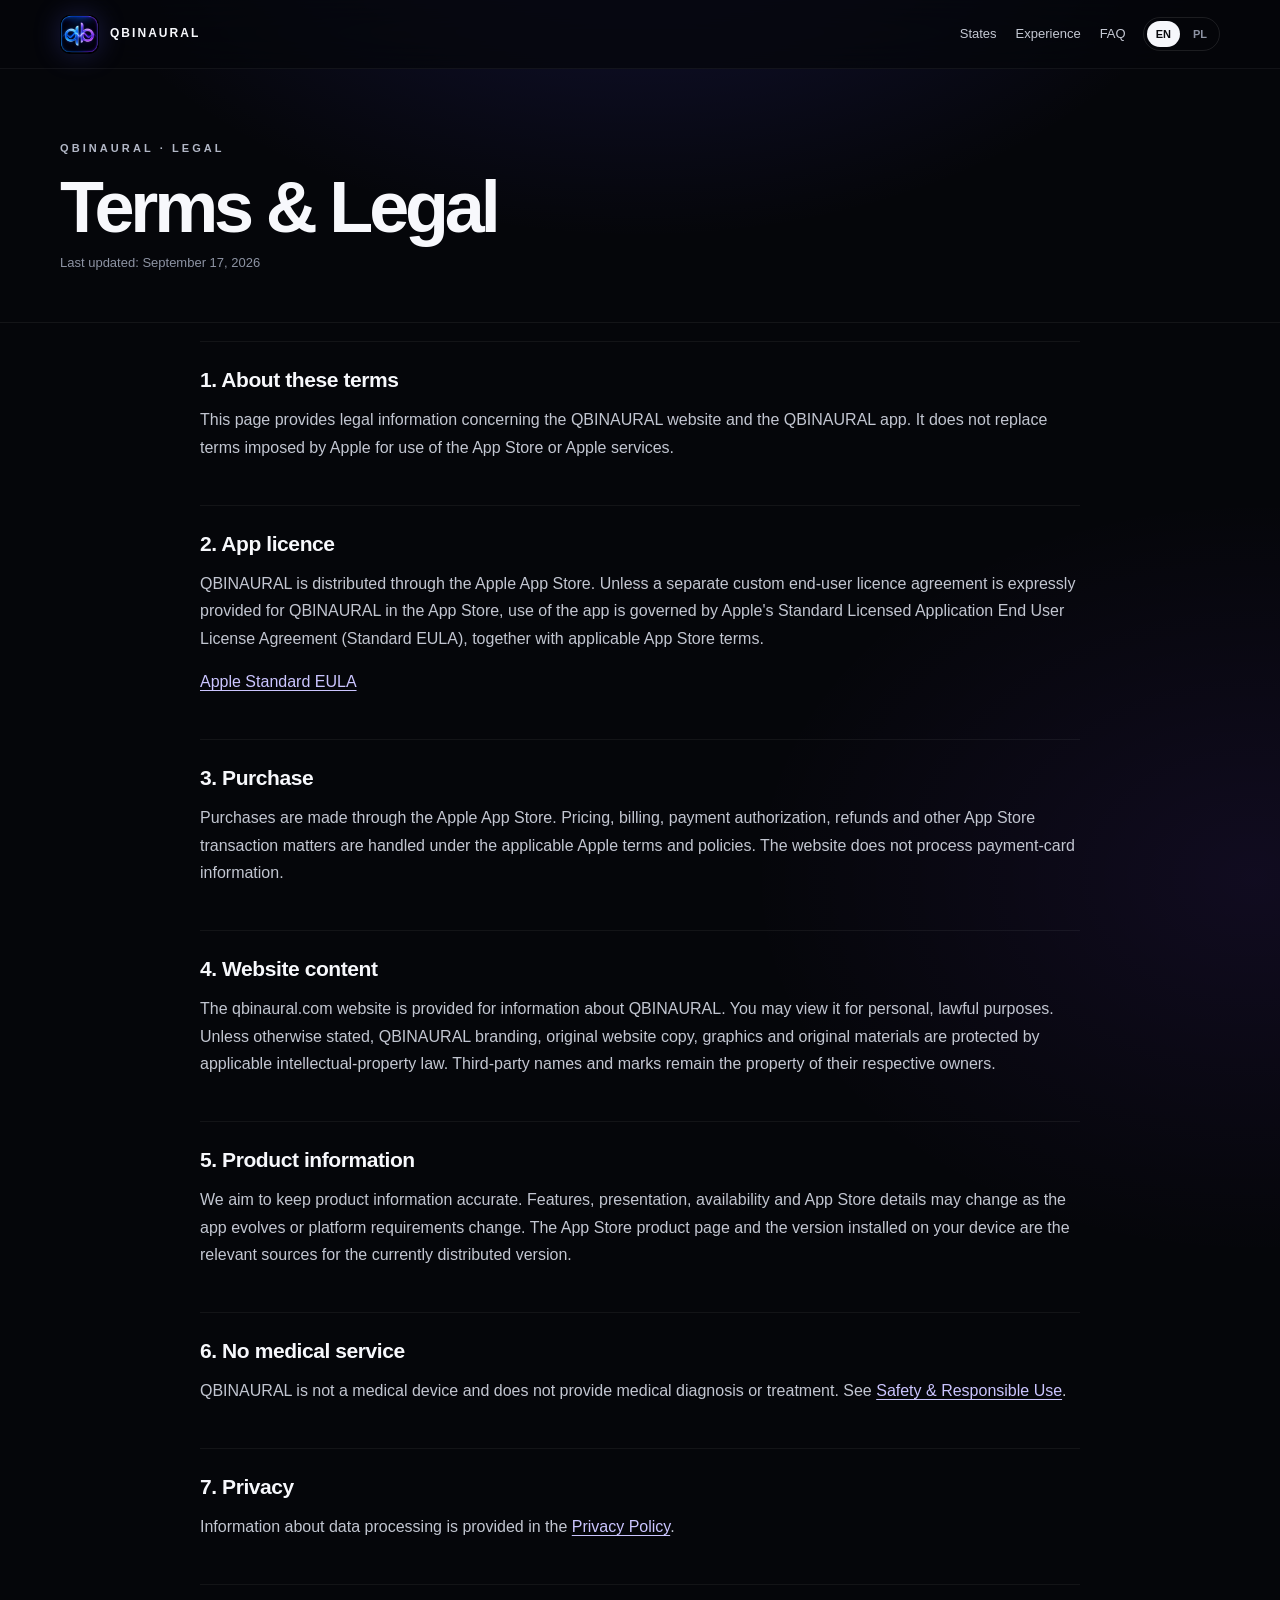
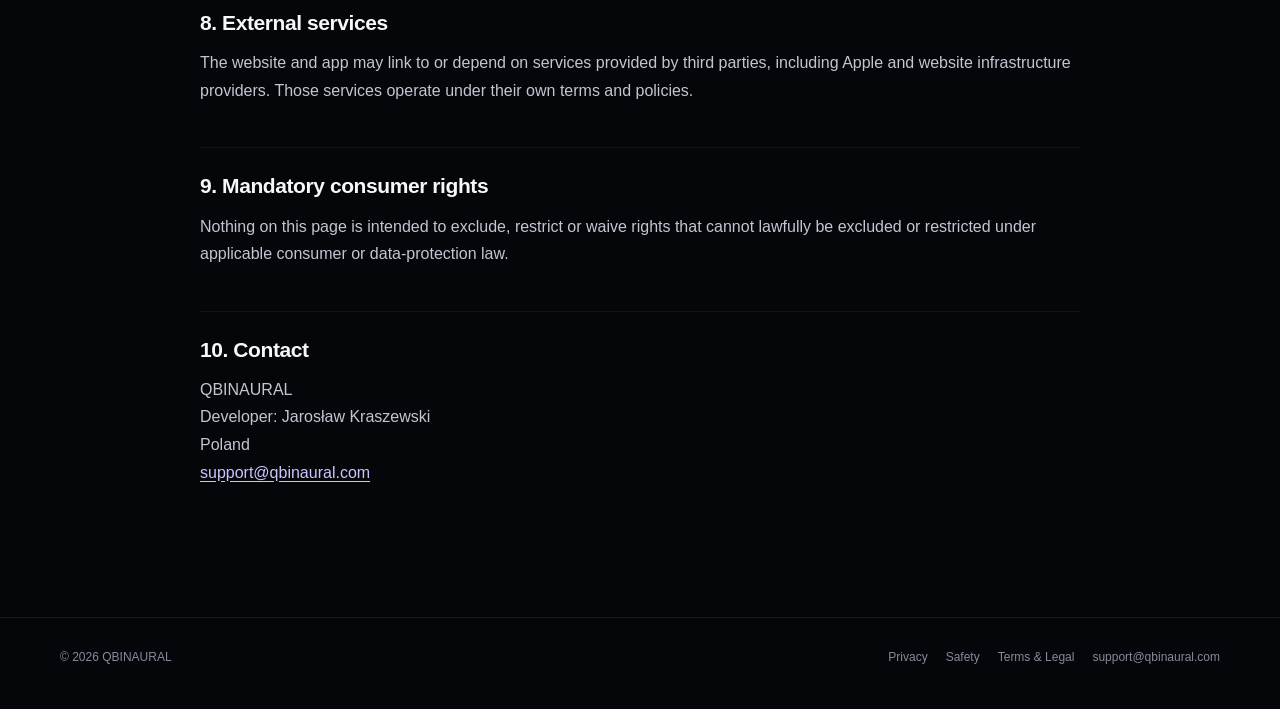
==== legal/index.html @ c1fbfa5a "Publish QUBINAURAL website final v2" ====
<!doctype html><html lang="en" data-language="en"><head>
<meta charset="utf-8"><meta name="viewport" content="width=device-width,initial-scale=1">
<meta name="theme-color" content="#05060a"><meta name="color-scheme" content="dark">
<title>QBINAURAL — Terms &amp; Legal</title><meta name="description" content="Terms and legal information for the QBINAURAL website and app.">
<link rel="canonical" href="https://qbinaural.com/legal/"><link rel="icon" type="image/png" href="/assets/qbinaural-icon.png"><link rel="apple-touch-icon" href="/assets/qbinaural-icon.png">
<meta property="og:type" content="website"><meta property="og:title" content="QBINAURAL — Terms &amp; Legal"><meta property="og:description" content="Terms and legal information for the QBINAURAL website and app."><meta property="og:url" content="https://qbinaural.com/legal/"><meta property="og:image" content="https://qbinaural.com/assets/qbinaural-og-1200x630.png">
<meta name="twitter:card" content="summary"><link rel="stylesheet" href="/assets/site.css"></head><body><nav><div class="wrap nav"><a class="brand" href="/"><img src="/assets/qbinaural-icon.png" alt="QBINAURAL"><span>QBINAURAL</span></a><div class="navright"><div class="navlinks"><a href="/#states"><span data-lang="en">States</span><span data-lang="pl">Stany</span></a><a href="/#experience"><span data-lang="en">Experience</span><span data-lang="pl">Doświadczenie</span></a><a href="/#faq">FAQ</a></div><div class="langs"><button class="lang" data-set="en">EN</button><button class="lang" data-set="pl">PL</button></div></div></div></nav>
<div class="legalhero"><div class="wrap"><div class="kicker">QBINAURAL · LEGAL</div><div data-lang="en"><h1>Terms & Legal</h1><div class="meta">Last updated: September 17, 2026</div></div><div data-lang="pl"><h1>Warunki i informacje prawne</h1><div class="meta">Ostatnia aktualizacja: 17 września 2026 r.</div></div></div></div>
<div class="wrap legal">
<div data-lang="en">
<section><h2>1. About these terms</h2><p>This page provides legal information concerning the QBINAURAL website and the QBINAURAL app. It does not replace terms imposed by Apple for use of the App Store or Apple services.</p></section>
<section><h2>2. App licence</h2><p>QBINAURAL is distributed through the Apple App Store. Unless a separate custom end-user licence agreement is expressly provided for QBINAURAL in the App Store, use of the app is governed by Apple's Standard Licensed Application End User License Agreement (Standard EULA), together with applicable App Store terms.</p><p><a href="https://www.apple.com/legal/internet-services/itunes/dev/stdeula/" rel="noopener">Apple Standard EULA</a></p></section>
<section><h2>3. Purchase</h2><p>Purchases are made through the Apple App Store. Pricing, billing, payment authorization, refunds and other App Store transaction matters are handled under the applicable Apple terms and policies. The website does not process payment-card information.</p></section>
<section><h2>4. Website content</h2><p>The qbinaural.com website is provided for information about QBINAURAL. You may view it for personal, lawful purposes. Unless otherwise stated, QBINAURAL branding, original website copy, graphics and original materials are protected by applicable intellectual-property law. Third-party names and marks remain the property of their respective owners.</p></section>
<section><h2>5. Product information</h2><p>We aim to keep product information accurate. Features, presentation, availability and App Store details may change as the app evolves or platform requirements change. The App Store product page and the version installed on your device are the relevant sources for the currently distributed version.</p></section>
<section><h2>6. No medical service</h2><p>QBINAURAL is not a medical device and does not provide medical diagnosis or treatment. See <a href="/safety/">Safety & Responsible Use</a>.</p></section>
<section><h2>7. Privacy</h2><p>Information about data processing is provided in the <a href="/privacy/">Privacy Policy</a>.</p></section>
<section><h2>8. External services</h2><p>The website and app may link to or depend on services provided by third parties, including Apple and website infrastructure providers. Those services operate under their own terms and policies.</p></section>
<section><h2>9. Mandatory consumer rights</h2><p>Nothing on this page is intended to exclude, restrict or waive rights that cannot lawfully be excluded or restricted under applicable consumer or data-protection law.</p></section>
<section><h2>10. Contact</h2><p>QBINAURAL<br>Developer: Jarosław Kraszewski<br>Poland<br><a href="mailto:support@qbinaural.com">support@qbinaural.com</a></p></section>
</div>
<div data-lang="pl">
<section><h2>1. O tych warunkach</h2><p>Ta strona zawiera informacje prawne dotyczące serwisu QBINAURAL i aplikacji QBINAURAL. Nie zastępuje warunków Apple dotyczących korzystania z App Store ani usług Apple.</p></section>
<section><h2>2. Licencja aplikacji</h2><p>QBINAURAL jest dystrybuowany przez Apple App Store. Jeżeli w App Store nie zostanie wyraźnie udostępniona odrębna niestandardowa umowa licencyjna dla QBINAURAL, korzystanie z aplikacji podlega standardowej umowie licencyjnej Apple dla aplikacji (Standard EULA) oraz właściwym warunkom App Store.</p><p><a href="https://www.apple.com/legal/internet-services/itunes/dev/stdeula/" rel="noopener">Apple Standard EULA</a></p></section>
<section><h2>3. Zakup</h2><p>Zakup odbywa się za pośrednictwem Apple App Store. Cena, rozliczenie, autoryzacja płatności, zwroty oraz pozostałe kwestie transakcyjne App Store podlegają właściwym warunkom i zasadom Apple. Strona internetowa nie przetwarza danych kart płatniczych.</p></section>
<section><h2>4. Treści strony</h2><p>Serwis qbinaural.com służy do przekazywania informacji o QBINAURAL. Można z niego korzystać w celach osobistych i zgodnych z prawem. O ile nie wskazano inaczej, branding QBINAURAL, oryginalne teksty strony, grafiki i materiały są chronione przez właściwe przepisy dotyczące własności intelektualnej. Nazwy i oznaczenia podmiotów trzecich pozostają własnością ich odpowiednich właścicieli.</p></section>
<section><h2>5. Informacje o produkcie</h2><p>Dążymy do utrzymywania aktualnych informacji o produkcie. Funkcje, wygląd, dostępność i informacje App Store mogą zmieniać się wraz z rozwojem aplikacji lub wymaganiami platformy. Strona produktu w App Store oraz wersja zainstalowana na urządzeniu są właściwym źródłem informacji o aktualnie dystrybuowanej wersji.</p></section>
<section><h2>6. Brak świadczeń medycznych</h2><p>QBINAURAL nie jest wyrobem medycznym i nie zapewnia diagnozy ani leczenia medycznego. Zobacz <a href="/safety/">Bezpieczeństwo i odpowiedzialne korzystanie</a>.</p></section>
<section><h2>7. Prywatność</h2><p>Informacje dotyczące przetwarzania danych znajdują się w <a href="/privacy/">Polityce prywatności</a>.</p></section>
<section><h2>8. Usługi zewnętrzne</h2><p>Strona i aplikacja mogą zawierać odnośniki do usług podmiotów trzecich lub zależeć od takich usług, w tym Apple i dostawców infrastruktury strony. Usługi te działają na podstawie własnych warunków i zasad.</p></section>
<section><h2>9. Bezwzględnie obowiązujące prawa konsumenta</h2><p>Żadne postanowienie tej strony nie ma na celu wyłączenia, ograniczenia ani zrzeczenia się praw, których zgodnie z obowiązującymi przepisami prawa konsumenckiego lub ochrony danych nie można skutecznie wyłączyć ani ograniczyć.</p></section>
<section><h2>10. Kontakt</h2><p>QBINAURAL<br>Developer: Jarosław Kraszewski<br>Poland<br><a href="mailto:support@qbinaural.com">support@qbinaural.com</a></p></section>
</div></div><footer><div class="wrap foot"><div>© 2026 QBINAURAL</div><div class="links"><a href="/privacy/"><span data-lang="en">Privacy</span><span data-lang="pl">Prywatność</span></a><a href="/safety/"><span data-lang="en">Safety</span><span data-lang="pl">Bezpieczeństwo</span></a><a href="/legal/"><span data-lang="en">Terms & Legal</span><span data-lang="pl">Warunki i informacje prawne</span></a><a href="mailto:support@qbinaural.com">support@qbinaural.com</a></div></div></footer><script src="/assets/site.js"></script></body></html>
---- assets/site.css ----
:root{--bg:#05060a;--text:#f7f8fc;--muted:#a8adbb;--line:rgba(255,255,255,.095);--glass:rgba(255,255,255,.042);--violet:#9d86ff;--blue:#6da9ff;--max:1160px}
*{box-sizing:border-box}html{scroll-behavior:smooth}body{margin:0;background:radial-gradient(950px 650px at 50% -8%,rgba(83,77,255,.22),transparent 65%),radial-gradient(720px 540px at 98% 38%,rgba(135,67,255,.09),transparent 70%),#05060a;color:var(--text);font-family:-apple-system,BlinkMacSystemFont,"SF Pro Display","Segoe UI",sans-serif;-webkit-font-smoothing:antialiased;line-height:1.6}a{color:inherit;text-decoration:none}.wrap{width:min(var(--max),calc(100% - 40px));margin:auto}
nav{position:fixed;z-index:40;inset:0 0 auto;background:rgba(5,6,10,.72);backdrop-filter:blur(22px);-webkit-backdrop-filter:blur(22px);border-bottom:1px solid rgba(255,255,255,.055)}.nav{height:68px;display:flex;align-items:center;justify-content:space-between;gap:18px}.brand{display:flex;align-items:center;gap:11px;font-size:12px;font-weight:780;letter-spacing:.17em}.brand img{width:39px;height:39px;border-radius:10px;box-shadow:0 0 28px rgba(101,101,255,.24)}.navright,.navlinks,.langs{display:flex;align-items:center}.navright{gap:17px}.navlinks{gap:19px;color:#c4c8d3;font-size:13px}.navlinks a:hover{color:#fff}.langs{gap:4px;padding:3px;border:1px solid var(--line);border-radius:999px}.lang{border:0;background:transparent;color:#8d93a3;font-weight:800;font-size:11px;padding:7px 9px;border-radius:999px;cursor:pointer}.lang.on{background:#f6f7fb;color:#08090d}
[data-lang]{display:none}html[data-language=en] [data-lang=en],html[data-language=pl] [data-lang=pl]{display:block}span[data-lang]{display:none!important}html[data-language=en] span[data-lang=en],html[data-language=pl] span[data-lang=pl]{display:inline!important}
.hero{min-height:100svh;display:grid;place-items:center;text-align:center;padding:120px 0 78px}.kicker{font-size:11px;font-weight:780;letter-spacing:.28em;color:#b2b7c6;text-transform:uppercase}h1{font-size:clamp(50px,8.2vw,96px);line-height:.94;letter-spacing:-.058em;margin:24px 0}h2{font-size:clamp(35px,5vw,62px);line-height:1.02;letter-spacing:-.045em;margin:14px 0 22px}h3{font-size:19px;letter-spacing:-.02em;margin:0 0 10px}.lead{max-width:790px;margin:auto;color:#d5d8e1;font-size:clamp(19px,2.3vw,27px);line-height:1.45}.copy{max-width:720px;color:#b9becb;font-size:18px;line-height:1.72}.states{display:flex;justify-content:center;gap:8px;flex-wrap:wrap;margin:34px auto 0}.pill,.badge{border:1px solid var(--line);background:var(--glass);border-radius:999px;padding:9px 13px;font-size:10px;font-weight:780;letter-spacing:.14em}.cta{display:inline-flex;align-items:center;justify-content:center;min-height:50px;padding:0 22px;margin-top:31px;border-radius:999px;background:#f6f7fb;color:#07080c;font-weight:820;font-size:12px;letter-spacing:.11em;box-shadow:0 10px 45px rgba(255,255,255,.08);transition:.2s}.cta:hover{transform:translateY(-2px);box-shadow:0 14px 50px rgba(150,130,255,.18)}.micro{margin-top:15px;color:#818797;font-size:11px;letter-spacing:.12em}
.wave{max-width:780px;width:100%;height:92px;margin:46px auto 0;opacity:.85}section{padding:108px 0;border-top:1px solid rgba(255,255,255,.055)}.two{display:grid;grid-template-columns:1fr 1fr;gap:66px;align-items:center}.visual{min-height:390px;border:1px solid var(--line);border-radius:28px;background:radial-gradient(400px 260px at 50% 60%,rgba(98,88,255,.20),transparent 70%),var(--glass);display:grid;place-items:center;text-align:center;padding:30px;overflow:hidden;position:relative}.visual:before,.visual:after{content:"";position:absolute;border:1px solid rgba(151,136,255,.25);border-radius:50%}.visual:before{width:250px;height:250px}.visual:after{width:360px;height:360px;opacity:.52}.visualcore{position:relative;z-index:2}.visualcore strong{font-size:clamp(25px,4vw,42px);line-height:1.05;letter-spacing:-.04em}
.steps{display:grid;grid-template-columns:repeat(3,1fr);gap:12px;margin-top:42px}.step{padding:26px;border:1px solid var(--line);border-radius:22px;background:var(--glass)}.stepnum{font-size:11px;letter-spacing:.18em;color:#9d91ff;margin-bottom:28px}.step p{color:#aeb4c3;margin:0}.cards{display:grid;grid-template-columns:repeat(5,1fr);gap:12px;margin-top:44px}.card{min-height:240px;padding:22px;border:1px solid var(--line);border-radius:22px;background:linear-gradient(rgba(255,255,255,.06),rgba(255,255,255,.025));display:flex;flex-direction:column;justify-content:flex-end;transition:.22s}.card:hover{transform:translateY(-4px);border-color:rgba(155,135,255,.34);background:linear-gradient(rgba(155,135,255,.09),rgba(255,255,255,.025))}.card b{font-size:13px;letter-spacing:.10em}.card p{color:#9fa6b7;font-size:14px;line-height:1.5;margin:10px 0 0}.features{display:grid;grid-template-columns:1fr 1fr;gap:10px}.feature{padding:17px;border:1px solid var(--line);border-radius:16px;background:var(--glass);font-size:13px;color:#dfe2ea}.privacyrow{display:flex;gap:9px;flex-wrap:wrap;justify-content:center;margin:28px 0}.center{text-align:center}.center .copy{margin-left:auto;margin-right:auto}
.faq{max-width:880px;margin:38px auto 0}.faq details{border-top:1px solid var(--line)}.faq details:last-child{border-bottom:1px solid var(--line)}.faq summary{cursor:pointer;list-style:none;padding:21px 2px;font-weight:690;font-size:16px}.faq summary::-webkit-details-marker{display:none}.faq summary:after{content:"+";float:right;color:#989eae;font-size:22px;font-weight:300}.faq details[open] summary:after{content:"–"}.answer{color:#aeb4c3;padding:0 42px 22px 2px;line-height:1.72}.final{text-align:center;padding:125px 0}.final h2{max-width:950px;margin-left:auto;margin-right:auto}
footer{border-top:1px solid rgba(255,255,255,.07);padding:30px 0 42px;color:#858b9b;font-size:12px}.foot{display:flex;justify-content:space-between;gap:18px;flex-wrap:wrap}.links{display:flex;gap:18px;flex-wrap:wrap}.links a:hover{color:#fff}
.legalhero{padding:140px 0 48px;border-bottom:1px solid rgba(255,255,255,.06)}.legalhero h1{font-size:clamp(42px,7vw,72px);margin:16px 0 12px}.meta{color:#8d93a3;font-size:13px}.legal{max-width:880px;margin:auto;padding:18px 0 88px}.legal section{padding:27px 0}.legal h2{font-size:21px;letter-spacing:-.02em;margin:0 0 12px}.legal p,.legal li{color:#c2c6d1;line-height:1.72}.legal a{text-decoration:underline;text-underline-offset:3px;color:#cbc5ff}.notice{padding:18px 20px;border:1px solid rgba(155,135,255,.24);border-radius:18px;background:rgba(155,135,255,.055);margin:22px 0}
@media(max-width:930px){.navlinks{display:none}.two{grid-template-columns:1fr}.cards{grid-template-columns:1fr 1fr}.visual{min-height:310px}.steps{grid-template-columns:1fr}}
@media(max-width:580px){.wrap{width:calc(100% - 28px)}.brand span{display:none}.hero{padding-top:100px}section{padding:78px 0}.cards,.features{grid-template-columns:1fr}.card{min-height:170px}.visual{min-height:270px}.final{padding:95px 0}.navright{gap:8px}.legalhero{padding-top:115px}}
@media(prefers-reduced-motion:reduce){html{scroll-behavior:auto}.cta,.card{transition:none}}

/* Final product presentation */
.product-grid{grid-template-columns:minmax(320px,.82fr) 1fr}
.phone-wrap{display:grid;place-items:center;min-height:720px}
.phone{position:relative;width:min(360px,82vw);aspect-ratio:9/19.5;border:1px solid rgba(255,255,255,.19);border-radius:56px;padding:9px;background:linear-gradient(145deg,#23252d,#050609 42%,#171923);box-shadow:0 35px 90px rgba(0,0,0,.55),0 0 70px rgba(103,93,255,.15)}
.phone:after{content:"";position:absolute;inset:8px;border:1px solid rgba(255,255,255,.08);border-radius:48px;pointer-events:none}
.phone img{display:block;width:100%;height:100%;object-fit:cover;border-radius:47px;background:#020309}
.phone-island{position:absolute;z-index:4;top:20px;left:50%;transform:translateX(-50%);width:30%;height:24px;border-radius:999px;background:#020204;box-shadow:0 0 0 1px rgba(255,255,255,.035)}
.cta-status{cursor:default;user-select:none}
.cta-status:hover{transform:none;box-shadow:0 10px 45px rgba(255,255,255,.08)}
@media(max-width:930px){.product-grid{grid-template-columns:1fr}.phone-wrap{min-height:auto;padding-bottom:28px}.product-showcase .product-grid>div:last-child{text-align:center}.product-showcase .copy{margin-left:auto;margin-right:auto}}
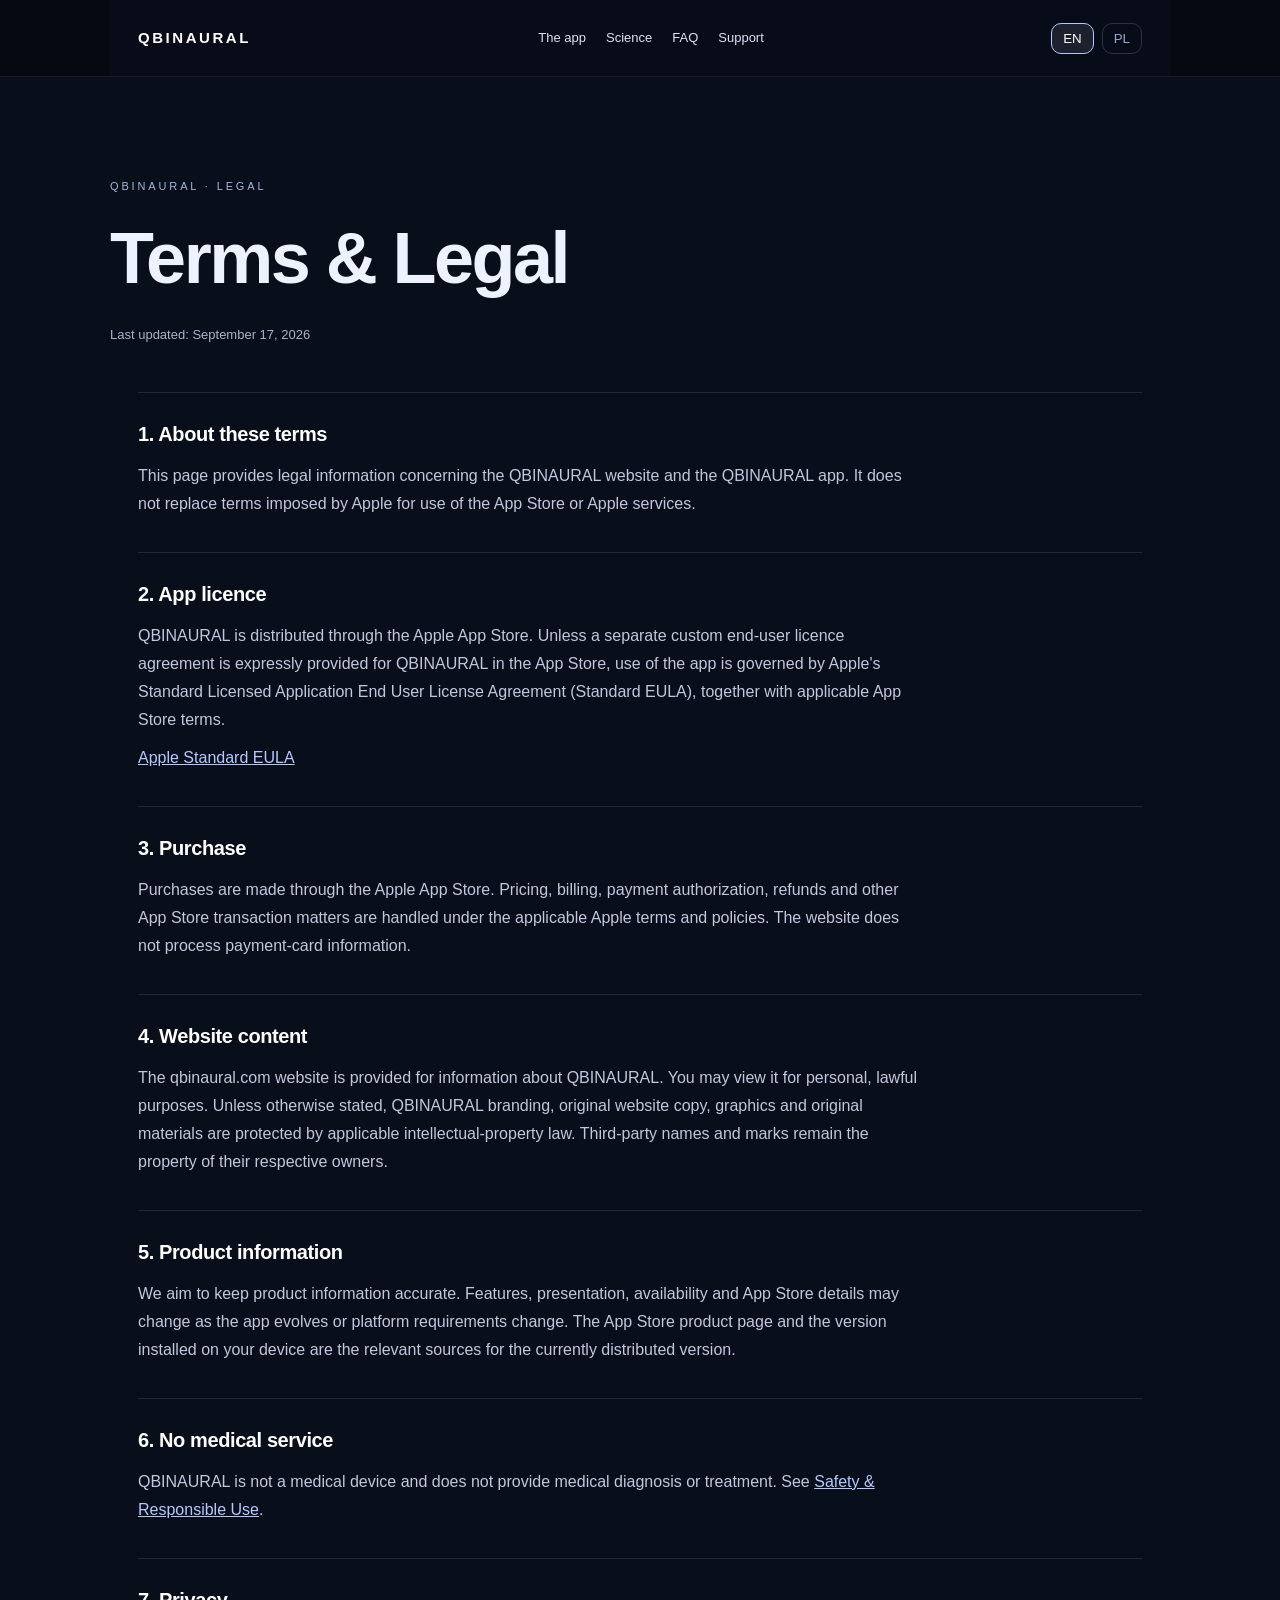
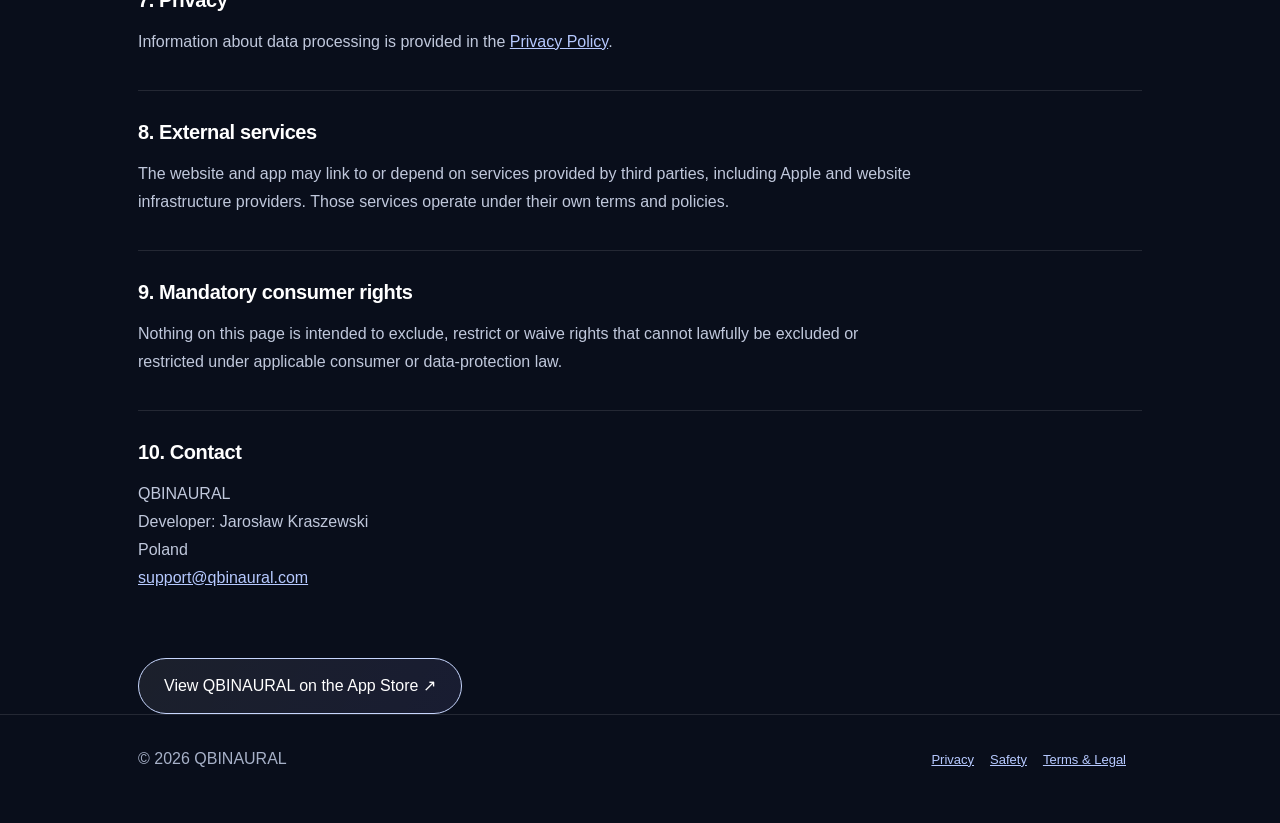
==== commit 11e1d48f: "Add files via upload" ====
--- a/legal/index.html
+++ b/legal/index.html
@@ -1,33 +1,10 @@
-<!doctype html><html lang="en" data-language="en"><head>
-<meta charset="utf-8"><meta name="viewport" content="width=device-width,initial-scale=1">
-<meta name="theme-color" content="#05060a"><meta name="color-scheme" content="dark">
-<title>QBINAURAL — Terms &amp; Legal</title><meta name="description" content="Terms and legal information for the QBINAURAL website and app.">
-<link rel="canonical" href="https://qbinaural.com/legal/"><link rel="icon" type="image/png" href="/assets/qbinaural-icon.png"><link rel="apple-touch-icon" href="/assets/qbinaural-icon.png">
-<meta property="og:type" content="website"><meta property="og:title" content="QBINAURAL — Terms &amp; Legal"><meta property="og:description" content="Terms and legal information for the QBINAURAL website and app."><meta property="og:url" content="https://qbinaural.com/legal/"><meta property="og:image" content="https://qbinaural.com/assets/qbinaural-og-1200x630.png">
-<meta name="twitter:card" content="summary"><link rel="stylesheet" href="/assets/site.css"></head><body><nav><div class="wrap nav"><a class="brand" href="/"><img src="/assets/qbinaural-icon.png" alt="QBINAURAL"><span>QBINAURAL</span></a><div class="navright"><div class="navlinks"><a href="/#states"><span data-lang="en">States</span><span data-lang="pl">Stany</span></a><a href="/#experience"><span data-lang="en">Experience</span><span data-lang="pl">Doświadczenie</span></a><a href="/#faq">FAQ</a></div><div class="langs"><button class="lang" data-set="en">EN</button><button class="lang" data-set="pl">PL</button></div></div></div></nav>
-<div class="legalhero"><div class="wrap"><div class="kicker">QBINAURAL · LEGAL</div><div data-lang="en"><h1>Terms & Legal</h1><div class="meta">Last updated: September 17, 2026</div></div><div data-lang="pl"><h1>Warunki i informacje prawne</h1><div class="meta">Ostatnia aktualizacja: 17 września 2026 r.</div></div></div></div>
-<div class="wrap legal">
-<div data-lang="en">
-<section><h2>1. About these terms</h2><p>This page provides legal information concerning the QBINAURAL website and the QBINAURAL app. It does not replace terms imposed by Apple for use of the App Store or Apple services.</p></section>
-<section><h2>2. App licence</h2><p>QBINAURAL is distributed through the Apple App Store. Unless a separate custom end-user licence agreement is expressly provided for QBINAURAL in the App Store, use of the app is governed by Apple's Standard Licensed Application End User License Agreement (Standard EULA), together with applicable App Store terms.</p><p><a href="https://www.apple.com/legal/internet-services/itunes/dev/stdeula/" rel="noopener">Apple Standard EULA</a></p></section>
-<section><h2>3. Purchase</h2><p>Purchases are made through the Apple App Store. Pricing, billing, payment authorization, refunds and other App Store transaction matters are handled under the applicable Apple terms and policies. The website does not process payment-card information.</p></section>
-<section><h2>4. Website content</h2><p>The qbinaural.com website is provided for information about QBINAURAL. You may view it for personal, lawful purposes. Unless otherwise stated, QBINAURAL branding, original website copy, graphics and original materials are protected by applicable intellectual-property law. Third-party names and marks remain the property of their respective owners.</p></section>
-<section><h2>5. Product information</h2><p>We aim to keep product information accurate. Features, presentation, availability and App Store details may change as the app evolves or platform requirements change. The App Store product page and the version installed on your device are the relevant sources for the currently distributed version.</p></section>
-<section><h2>6. No medical service</h2><p>QBINAURAL is not a medical device and does not provide medical diagnosis or treatment. See <a href="/safety/">Safety & Responsible Use</a>.</p></section>
-<section><h2>7. Privacy</h2><p>Information about data processing is provided in the <a href="/privacy/">Privacy Policy</a>.</p></section>
-<section><h2>8. External services</h2><p>The website and app may link to or depend on services provided by third parties, including Apple and website infrastructure providers. Those services operate under their own terms and policies.</p></section>
-<section><h2>9. Mandatory consumer rights</h2><p>Nothing on this page is intended to exclude, restrict or waive rights that cannot lawfully be excluded or restricted under applicable consumer or data-protection law.</p></section>
-<section><h2>10. Contact</h2><p>QBINAURAL<br>Developer: Jarosław Kraszewski<br>Poland<br><a href="mailto:support@qbinaural.com">support@qbinaural.com</a></p></section>
-</div>
-<div data-lang="pl">
-<section><h2>1. O tych warunkach</h2><p>Ta strona zawiera informacje prawne dotyczące serwisu QBINAURAL i aplikacji QBINAURAL. Nie zastępuje warunków Apple dotyczących korzystania z App Store ani usług Apple.</p></section>
-<section><h2>2. Licencja aplikacji</h2><p>QBINAURAL jest dystrybuowany przez Apple App Store. Jeżeli w App Store nie zostanie wyraźnie udostępniona odrębna niestandardowa umowa licencyjna dla QBINAURAL, korzystanie z aplikacji podlega standardowej umowie licencyjnej Apple dla aplikacji (Standard EULA) oraz właściwym warunkom App Store.</p><p><a href="https://www.apple.com/legal/internet-services/itunes/dev/stdeula/" rel="noopener">Apple Standard EULA</a></p></section>
-<section><h2>3. Zakup</h2><p>Zakup odbywa się za pośrednictwem Apple App Store. Cena, rozliczenie, autoryzacja płatności, zwroty oraz pozostałe kwestie transakcyjne App Store podlegają właściwym warunkom i zasadom Apple. Strona internetowa nie przetwarza danych kart płatniczych.</p></section>
-<section><h2>4. Treści strony</h2><p>Serwis qbinaural.com służy do przekazywania informacji o QBINAURAL. Można z niego korzystać w celach osobistych i zgodnych z prawem. O ile nie wskazano inaczej, branding QBINAURAL, oryginalne teksty strony, grafiki i materiały są chronione przez właściwe przepisy dotyczące własności intelektualnej. Nazwy i oznaczenia podmiotów trzecich pozostają własnością ich odpowiednich właścicieli.</p></section>
-<section><h2>5. Informacje o produkcie</h2><p>Dążymy do utrzymywania aktualnych informacji o produkcie. Funkcje, wygląd, dostępność i informacje App Store mogą zmieniać się wraz z rozwojem aplikacji lub wymaganiami platformy. Strona produktu w App Store oraz wersja zainstalowana na urządzeniu są właściwym źródłem informacji o aktualnie dystrybuowanej wersji.</p></section>
-<section><h2>6. Brak świadczeń medycznych</h2><p>QBINAURAL nie jest wyrobem medycznym i nie zapewnia diagnozy ani leczenia medycznego. Zobacz <a href="/safety/">Bezpieczeństwo i odpowiedzialne korzystanie</a>.</p></section>
-<section><h2>7. Prywatność</h2><p>Informacje dotyczące przetwarzania danych znajdują się w <a href="/privacy/">Polityce prywatności</a>.</p></section>
-<section><h2>8. Usługi zewnętrzne</h2><p>Strona i aplikacja mogą zawierać odnośniki do usług podmiotów trzecich lub zależeć od takich usług, w tym Apple i dostawców infrastruktury strony. Usługi te działają na podstawie własnych warunków i zasad.</p></section>
-<section><h2>9. Bezwzględnie obowiązujące prawa konsumenta</h2><p>Żadne postanowienie tej strony nie ma na celu wyłączenia, ograniczenia ani zrzeczenia się praw, których zgodnie z obowiązującymi przepisami prawa konsumenckiego lub ochrony danych nie można skutecznie wyłączyć ani ograniczyć.</p></section>
-<section><h2>10. Kontakt</h2><p>QBINAURAL<br>Developer: Jarosław Kraszewski<br>Poland<br><a href="mailto:support@qbinaural.com">support@qbinaural.com</a></p></section>
-</div></div><footer><div class="wrap foot"><div>© 2026 QBINAURAL</div><div class="links"><a href="/privacy/"><span data-lang="en">Privacy</span><span data-lang="pl">Prywatność</span></a><a href="/safety/"><span data-lang="en">Safety</span><span data-lang="pl">Bezpieczeństwo</span></a><a href="/legal/"><span data-lang="en">Terms & Legal</span><span data-lang="pl">Warunki i informacje prawne</span></a><a href="mailto:support@qbinaural.com">support@qbinaural.com</a></div></div></footer><script src="/assets/site.js"></script></body></html>+<!DOCTYPE html>
+<html data-language="en" lang="en"><head><meta charset="utf-8"/><meta content="width=device-width, initial-scale=1" name="viewport"/><meta content="notranslate" name="google"/><meta content="#070a15" name="theme-color"/><title>Terms &amp; Legal | QBINAURAL</title><meta content="QBINAURAL — Terms &amp; Legal. Official information in English and Polish." name="description"/><link href="/legal/" rel="canonical"/><meta content="Terms &amp; Legal | QBINAURAL" property="og:title"/><meta content="website" property="og:type"/><meta content="https://qbinaural.com/legal/" property="og:url"/><style> :root{color-scheme:dark}*{box-sizing:border-box}html{scroll-behavior:smooth}body{margin:0;background:radial-gradient(ellipse 80% 450px at 50% 10%,#1b2040 0%,#090c18 62%,#060812 100%);color:#f1f4ff;font:16px/1.75 Inter,-apple-system,BlinkMacSystemFont,'Segoe UI',sans-serif}.wrap{max-width:1060px;margin:auto;padding:0 28px}a{color:#b6c9ff}header{position:sticky;top:0;z-index:5;background:rgba(7,9,18,.91);backdrop-filter:blur(18px);border-bottom:1px solid #ffffff16}.nav{min-height:76px;display:flex;align-items:center;gap:24px;justify-content:space-between}.brand{font-weight:800;letter-spacing:.17em;color:#fff;text-decoration:none;font-size:15px}.links{display:flex;align-items:center;gap:20px;flex-wrap:wrap}.links a{font-size:13px;text-decoration:none;color:#dce3f7}.langs{display:flex;gap:8px;white-space:nowrap}.langs button{background:none;border:1px solid #ffffff28;border-radius:10px;color:#9ba7c3;padding:7px 11px;cursor:pointer}.langs button[aria-pressed="true"]{color:white;border-color:#b6c9ff;background:#ffffff16}.hero{padding:100px 0 45px}.eyebrow{font-size:11px;letter-spacing:.26em;color:#a6b6dd;text-transform:uppercase}h1{font-size:clamp(38px,6vw,72px);line-height:1.07;letter-spacing:-.055em;max-width:900px;margin:22px 0 25px}.date{font-size:13px;color:#a9b3c9}main{padding-bottom:80px}main section{border-top:1px solid #ffffff1c;padding:24px 0}main h2{font-size:20px;letter-spacing:-.02em;color:#fff;margin:0 0 10px}main p{max-width:780px;color:#c0c8dc;margin:0 0 10px}footer{border-top:1px solid #ffffff1c;padding:30px 0 50px;color:#a7b1c8}.foot{display:flex;flex-wrap:wrap;justify-content:space-between;gap:18px}.foot a{margin-right:16px;font-size:13px}.appstore{display:inline-block;margin-top:32px;border:1px solid #c8d7ff;padding:13px 25px;border-radius:50px;text-decoration:none;color:#fff;background:linear-gradient(120deg,#ffffff13,#a6a0ff19)}[data-lang]{display:none}html[data-language="en"] [data-lang="en"],html[data-language="pl"] [data-lang="pl"]{display:block}.links [data-lang],.foot [data-lang]{display:none}html[data-language="en"] .links [data-lang="en"],html[data-language="pl"] .links [data-lang="pl"],html[data-language="en"] .foot [data-lang="en"],html[data-language="pl"] .foot [data-lang="pl"]{display:inline}@media(max-width:720px){.nav{flex-wrap:wrap;padding:14px 20px;gap:10px}.links{gap:12px}.links a{font-size:12px}.hero{padding:65px 0 30px}.wrap{padding:0 22px}} </style><script>try{let l=new URLSearchParams(location.search).get('lang')||localStorage.getItem('qb-language')||((navigator.language||'en').startsWith('pl')?'pl':'en');document.documentElement.dataset.language=l==='pl'?'pl':'en';document.documentElement.lang=document.documentElement.dataset.language}catch(e){}</script><style>
+/* Shared premium navigation and legal readability */
+html{scroll-behavior:smooth}body{background:#090e1b!important;color:#eef2ff!important}
+nav{background:rgba(9,14,27,.92)!important;backdrop-filter:blur(18px)}
+a:focus-visible,button:focus-visible{outline:2px solid #b8b1ff!important;outline-offset:4px}
+.legalhero h1,h1{line-height:1.12!important;letter-spacing:-.035em!important;text-shadow:none!important}
+.legal section{margin-bottom:2.4rem!important}.legal p{line-height:1.8!important}
+@media(max-width:720px){h1{overflow-wrap:break-word!important}}
+</style></head><body><header><nav class="nav wrap"><a class="brand" href="../">QBINAURAL</a><div class="links"><a href="../#experience"><span data-lang="en">The app</span><span data-lang="pl">Aplikacja</span></a><a href="../science/"><span data-lang="en">Science</span><span data-lang="pl">Nauka</span></a><a href="../#questions">FAQ</a><a href="mailto:support@qbinaural.com"><span data-lang="en">Support</span><span data-lang="pl">Pomoc</span></a></div><div class="langs"><button data-set="en" lang="en" translate="no" type="button">EN</button><button data-set="pl" lang="pl" translate="no" type="button">PL</button></div></nav></header><div class="hero wrap"><div data-lang="en"><div class="eyebrow">QBINAURAL · LEGAL</div><h1>Terms &amp; Legal</h1><div class="date">Last updated: September 17, 2026</div></div><div data-lang="pl"><div class="eyebrow">QBINAURAL · INFORMACJE PRAWNE</div><h1>Warunki i informacje prawne</h1><div class="date">Ostatnia aktualizacja: 17 września 2026 r.</div></div></div><main class="wrap"><div data-lang="en"><section><h2>1. About these terms</h2><p>This page provides legal information concerning the QBINAURAL website and the QBINAURAL app. It does not replace terms imposed by Apple for use of the App Store or Apple services.</p></section><section><h2>2. App licence</h2><p>QBINAURAL is distributed through the Apple App Store. Unless a separate custom end-user licence agreement is expressly provided for QBINAURAL in the App Store, use of the app is governed by Apple's Standard Licensed Application End User License Agreement (Standard EULA), together with applicable App Store terms.<p><a href="https://www.apple.com/legal/internet-services/itunes/dev/stdeula/">Apple Standard EULA</a></p></p></section><section><h2>3. Purchase</h2><p>Purchases are made through the Apple App Store. Pricing, billing, payment authorization, refunds and other App Store transaction matters are handled under the applicable Apple terms and policies. The website does not process payment-card information.</p></section><section><h2>4. Website content</h2><p>The qbinaural.com website is provided for information about QBINAURAL. You may view it for personal, lawful purposes. Unless otherwise stated, QBINAURAL branding, original website copy, graphics and original materials are protected by applicable intellectual-property law. Third-party names and marks remain the property of their respective owners.</p></section><section><h2>5. Product information</h2><p>We aim to keep product information accurate. Features, presentation, availability and App Store details may change as the app evolves or platform requirements change. The App Store product page and the version installed on your device are the relevant sources for the currently distributed version.</p></section><section><h2>6. No medical service</h2><p>QBINAURAL is not a medical device and does not provide medical diagnosis or treatment. See <a href="../safety/">Safety &amp; Responsible Use</a>.</p></section><section><h2>7. Privacy</h2><p>Information about data processing is provided in the <a href="../privacy/">Privacy Policy</a>.</p></section><section><h2>8. External services</h2><p>The website and app may link to or depend on services provided by third parties, including Apple and website infrastructure providers. Those services operate under their own terms and policies.</p></section><section><h2>9. Mandatory consumer rights</h2><p>Nothing on this page is intended to exclude, restrict or waive rights that cannot lawfully be excluded or restricted under applicable consumer or data-protection law.</p></section><section><h2>10. Contact</h2><p>QBINAURAL<br/>Developer: Jarosław Kraszewski<br/>Poland<br/><a href="mailto:support@qbinaural.com">support@qbinaural.com</a></p></section></div><div data-lang="pl"><section><h2>1. O tych warunkach</h2><p>Ta strona zawiera informacje prawne dotyczące serwisu QBINAURAL i aplikacji QBINAURAL. Nie zastępuje warunków Apple dotyczących korzystania z App Store ani usług Apple.</p></section><section><h2>2. Licencja aplikacji</h2><p>QBINAURAL jest dystrybuowany przez Apple App Store. Jeżeli w App Store nie zostanie wyraźnie udostępniona odrębna niestandardowa umowa licencyjna dla QBINAURAL, korzystanie z aplikacji podlega standardowej umowie licencyjnej Apple dla aplikacji (Standard EULA) oraz właściwym warunkom App Store.<p><a href="https://www.apple.com/legal/internet-services/itunes/dev/stdeula/">Apple Standard EULA</a></p></p></section><section><h2>3. Zakup</h2><p>Zakup odbywa się za pośrednictwem Apple App Store. Cena, rozliczenie, autoryzacja płatności, zwroty oraz pozostałe kwestie transakcyjne App Store podlegają właściwym warunkom i zasadom Apple. Strona internetowa nie przetwarza danych kart płatniczych.</p></section><section><h2>4. Treści strony</h2><p>Serwis qbinaural.com służy do przekazywania informacji o QBINAURAL. Można z niego korzystać w celach osobistych i zgodnych z prawem. O ile nie wskazano inaczej, branding QBINAURAL, oryginalne teksty strony, grafiki i materiały są chronione przez właściwe przepisy dotyczące własności intelektualnej. Nazwy i oznaczenia podmiotów trzecich pozostają własnością ich odpowiednich właścicieli.</p></section><section><h2>5. Informacje o produkcie</h2><p>Dążymy do utrzymywania aktualnych informacji o produkcie. Funkcje, wygląd, dostępność i informacje App Store mogą zmieniać się wraz z rozwojem aplikacji lub wymaganiami platformy. Strona produktu w App Store oraz wersja zainstalowana na urządzeniu są właściwym źródłem informacji o aktualnie dystrybuowanej wersji.</p></section><section><h2>6. Brak świadczeń medycznych</h2><p>QBINAURAL nie jest wyrobem medycznym i nie zapewnia diagnozy ani leczenia medycznego. Zobacz <a href="../safety/">Bezpieczeństwo i odpowiedzialne korzystanie</a>.</p></section><section><h2>7. Prywatność</h2><p>Informacje dotyczące przetwarzania danych znajdują się w <a href="../privacy/">Polityce prywatności</a>.</p></section><section><h2>8. Usługi zewnętrzne</h2><p>Strona i aplikacja mogą zawierać odnośniki do usług podmiotów trzecich lub zależeć od takich usług, w tym Apple i dostawców infrastruktury strony. Usługi te działają na podstawie własnych warunków i zasad.</p></section><section><h2>9. Bezwzględnie obowiązujące prawa konsumenta</h2><p>Żadne postanowienie tej strony nie ma na celu wyłączenia, ograniczenia ani zrzeczenia się praw, których zgodnie z obowiązującymi przepisami prawa konsumenckiego lub ochrony danych nie można skutecznie wyłączyć ani ograniczyć.</p></section><section><h2>10. Kontakt</h2><p>QBINAURAL<br/>Deweloper: Jarosław Kraszewski<br/>Polska<br/><a href="mailto:support@qbinaural.com">support@qbinaural.com</a></p></section></div><a class="appstore" href="https://apps.apple.com/app/id6816953392" rel="noopener"><span data-lang="en">View QBINAURAL on the App Store ↗</span><span data-lang="pl">Zobacz QBINAURAL w App Store ↗</span></a></main><footer><div class="foot wrap"><span>© 2026 QBINAURAL</span><div><a href="../privacy/"><span data-lang="en">Privacy</span><span data-lang="pl">Prywatność</span></a><a href="../safety/"><span data-lang="en">Safety</span><span data-lang="pl">Bezpieczeństwo</span></a><a href="../legal/"><span data-lang="en">Terms &amp; Legal</span><span data-lang="pl">Warunki i informacje prawne</span></a></div></div></footer><script>(()=>{const root=document.documentElement;function set(l){root.dataset.language=l;root.lang=l;try{localStorage.setItem('qb-language',l)}catch(e){}document.querySelectorAll('[data-set]').forEach(b=>b.setAttribute('aria-pressed',String(b.dataset.set===l)));document.querySelectorAll('a[href]').forEach(a=>{let h=a.getAttribute('href');if(!h||h.startsWith('#')||h.startsWith('mailto:')||h.startsWith('https:'))return;let u;try{u=new URL(h,location.href)}catch(e){return}u.searchParams.set('lang',l);a.href=u.pathname+u.search+u.hash;})}document.querySelectorAll('[data-set]').forEach(b=>b.addEventListener('click',()=>set(b.dataset.set)));set(root.dataset.language==='pl'?'pl':'en');})();</script></body></html>
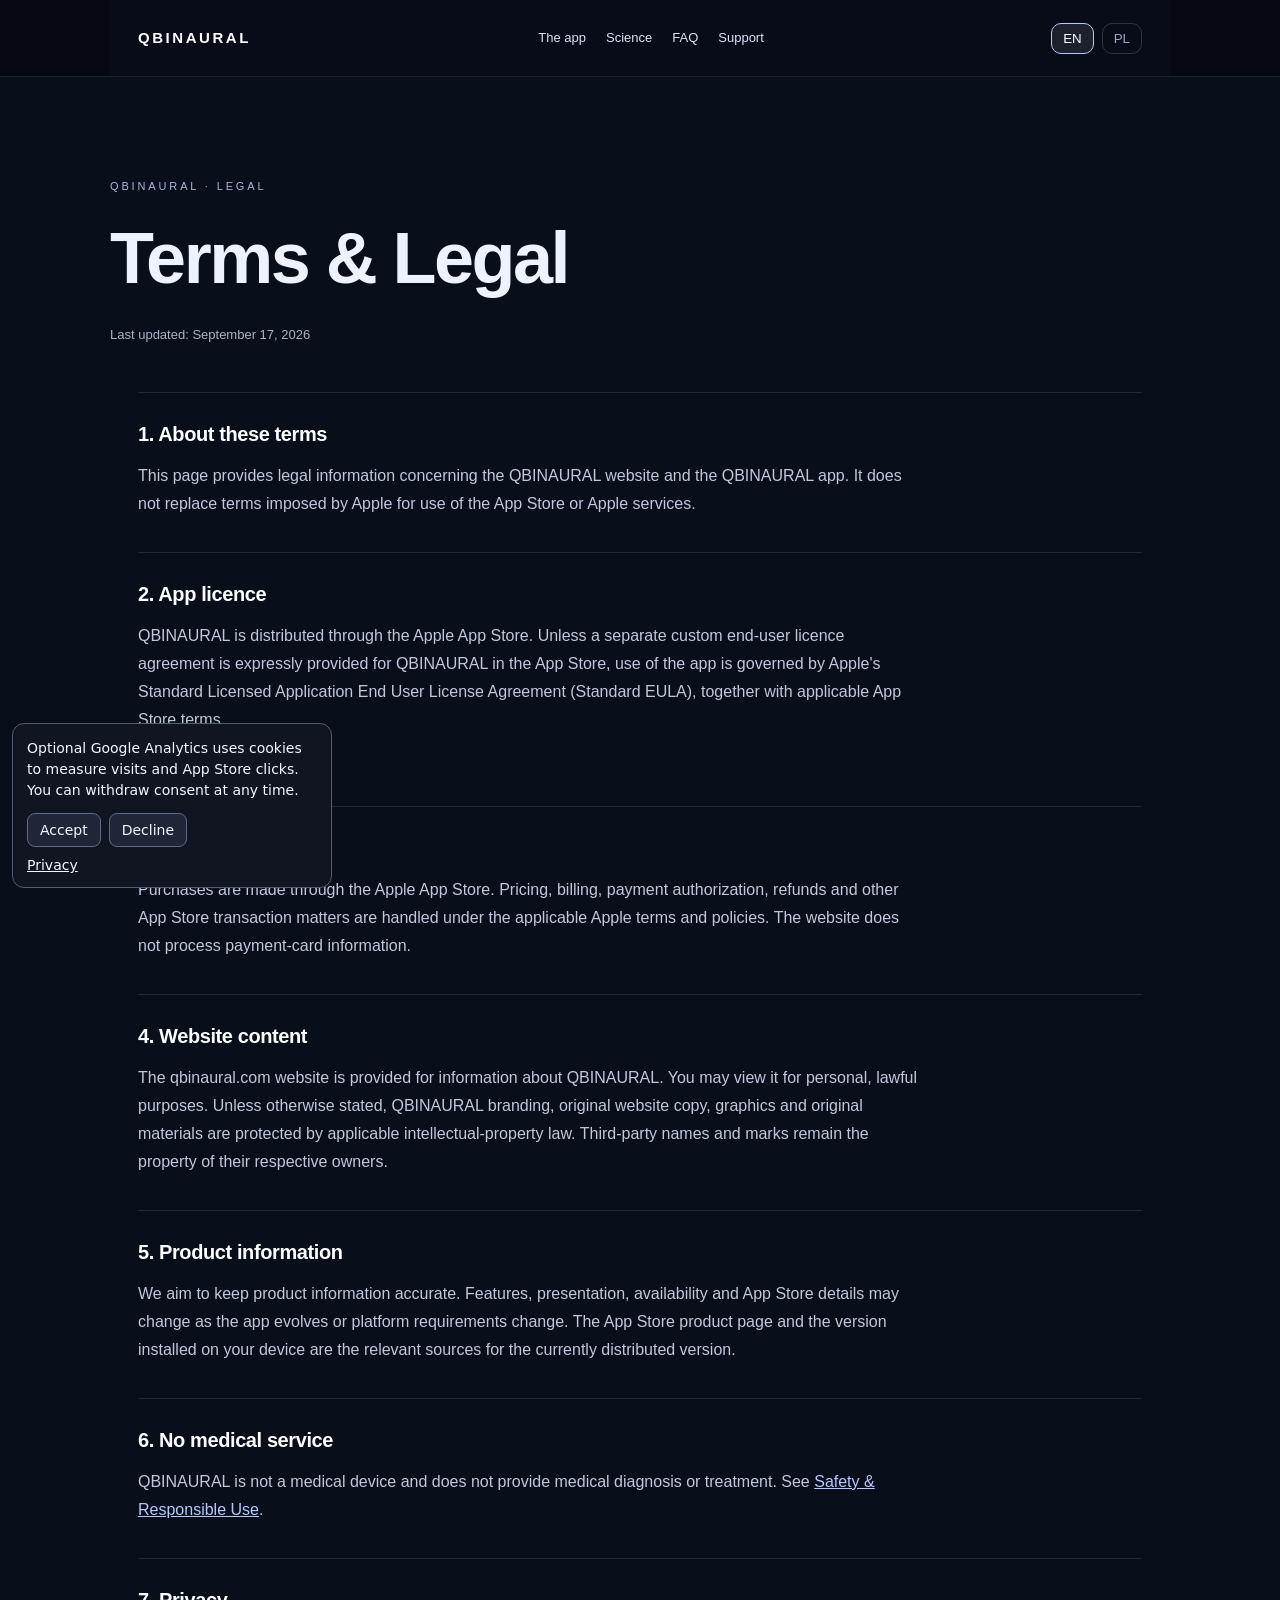
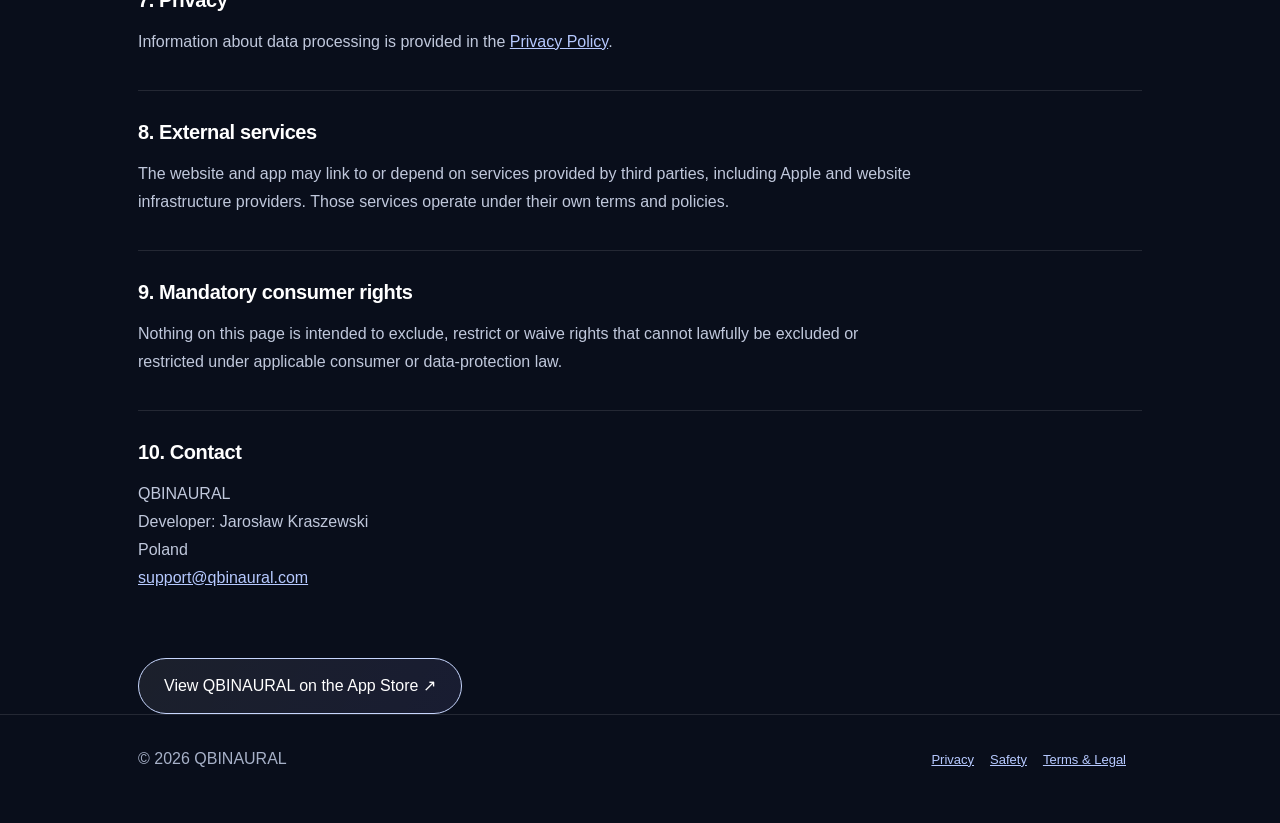
==== commit 88582bd9: "Enable consent-based analytics on legal/index.html" ====
--- a/legal/index.html
+++ b/legal/index.html
@@ -1,5 +1,5 @@
 <!DOCTYPE html>
-<html data-language="en" lang="en"><head><meta charset="utf-8"/><meta content="width=device-width, initial-scale=1" name="viewport"/><meta content="notranslate" name="google"/><meta content="#070a15" name="theme-color"/><title>Terms &amp; Legal | QBINAURAL</title><meta content="QBINAURAL — Terms &amp; Legal. Official information in English and Polish." name="description"/><link href="/legal/" rel="canonical"/><meta content="Terms &amp; Legal | QBINAURAL" property="og:title"/><meta content="website" property="og:type"/><meta content="https://qbinaural.com/legal/" property="og:url"/><style> :root{color-scheme:dark}*{box-sizing:border-box}html{scroll-behavior:smooth}body{margin:0;background:radial-gradient(ellipse 80% 450px at 50% 10%,#1b2040 0%,#090c18 62%,#060812 100%);color:#f1f4ff;font:16px/1.75 Inter,-apple-system,BlinkMacSystemFont,'Segoe UI',sans-serif}.wrap{max-width:1060px;margin:auto;padding:0 28px}a{color:#b6c9ff}header{position:sticky;top:0;z-index:5;background:rgba(7,9,18,.91);backdrop-filter:blur(18px);border-bottom:1px solid #ffffff16}.nav{min-height:76px;display:flex;align-items:center;gap:24px;justify-content:space-between}.brand{font-weight:800;letter-spacing:.17em;color:#fff;text-decoration:none;font-size:15px}.links{display:flex;align-items:center;gap:20px;flex-wrap:wrap}.links a{font-size:13px;text-decoration:none;color:#dce3f7}.langs{display:flex;gap:8px;white-space:nowrap}.langs button{background:none;border:1px solid #ffffff28;border-radius:10px;color:#9ba7c3;padding:7px 11px;cursor:pointer}.langs button[aria-pressed="true"]{color:white;border-color:#b6c9ff;background:#ffffff16}.hero{padding:100px 0 45px}.eyebrow{font-size:11px;letter-spacing:.26em;color:#a6b6dd;text-transform:uppercase}h1{font-size:clamp(38px,6vw,72px);line-height:1.07;letter-spacing:-.055em;max-width:900px;margin:22px 0 25px}.date{font-size:13px;color:#a9b3c9}main{padding-bottom:80px}main section{border-top:1px solid #ffffff1c;padding:24px 0}main h2{font-size:20px;letter-spacing:-.02em;color:#fff;margin:0 0 10px}main p{max-width:780px;color:#c0c8dc;margin:0 0 10px}footer{border-top:1px solid #ffffff1c;padding:30px 0 50px;color:#a7b1c8}.foot{display:flex;flex-wrap:wrap;justify-content:space-between;gap:18px}.foot a{margin-right:16px;font-size:13px}.appstore{display:inline-block;margin-top:32px;border:1px solid #c8d7ff;padding:13px 25px;border-radius:50px;text-decoration:none;color:#fff;background:linear-gradient(120deg,#ffffff13,#a6a0ff19)}[data-lang]{display:none}html[data-language="en"] [data-lang="en"],html[data-language="pl"] [data-lang="pl"]{display:block}.links [data-lang],.foot [data-lang]{display:none}html[data-language="en"] .links [data-lang="en"],html[data-language="pl"] .links [data-lang="pl"],html[data-language="en"] .foot [data-lang="en"],html[data-language="pl"] .foot [data-lang="pl"]{display:inline}@media(max-width:720px){.nav{flex-wrap:wrap;padding:14px 20px;gap:10px}.links{gap:12px}.links a{font-size:12px}.hero{padding:65px 0 30px}.wrap{padding:0 22px}} </style><script>try{let l=new URLSearchParams(location.search).get('lang')||localStorage.getItem('qb-language')||((navigator.language||'en').startsWith('pl')?'pl':'en');document.documentElement.dataset.language=l==='pl'?'pl':'en';document.documentElement.lang=document.documentElement.dataset.language}catch(e){}</script><style>
+<html data-language="en" lang="en"><head><meta charset="utf-8"/><meta content="width=device-width, initial-scale=1" name="viewport"/><meta content="notranslate" name="google"/><meta content="#070a15" name="theme-color"/><title>Terms of Use &amp; Legal Information | QBINAURAL</title><meta content="Find the official QBINAURAL terms of use and legal information for the iPhone binaural beats app." name="description"/><link rel="canonical" href="https://qbinaural.com/legal/?lang=en"><meta content="Terms &amp; Legal | QBINAURAL" property="og:title"/><meta content="website" property="og:type"/><meta content="https://qbinaural.com/legal/" property="og:url"/><style> :root{color-scheme:dark}*{box-sizing:border-box}html{scroll-behavior:smooth}body{margin:0;background:radial-gradient(ellipse 80% 450px at 50% 10%,#1b2040 0%,#090c18 62%,#060812 100%);color:#f1f4ff;font:16px/1.75 Inter,-apple-system,BlinkMacSystemFont,'Segoe UI',sans-serif}.wrap{max-width:1060px;margin:auto;padding:0 28px}a{color:#b6c9ff}header{position:sticky;top:0;z-index:5;background:rgba(7,9,18,.91);backdrop-filter:blur(18px);border-bottom:1px solid #ffffff16}.nav{min-height:76px;display:flex;align-items:center;gap:24px;justify-content:space-between}.brand{font-weight:800;letter-spacing:.17em;color:#fff;text-decoration:none;font-size:15px}.links{display:flex;align-items:center;gap:20px;flex-wrap:wrap}.links a{font-size:13px;text-decoration:none;color:#dce3f7}.langs{display:flex;gap:8px;white-space:nowrap}.langs button{background:none;border:1px solid #ffffff28;border-radius:10px;color:#9ba7c3;padding:7px 11px;cursor:pointer}.langs button[aria-pressed="true"]{color:white;border-color:#b6c9ff;background:#ffffff16}.hero{padding:100px 0 45px}.eyebrow{font-size:11px;letter-spacing:.26em;color:#a6b6dd;text-transform:uppercase}h1{font-size:clamp(38px,6vw,72px);line-height:1.07;letter-spacing:-.055em;max-width:900px;margin:22px 0 25px}.date{font-size:13px;color:#a9b3c9}main{padding-bottom:80px}main section{border-top:1px solid #ffffff1c;padding:24px 0}main h2{font-size:20px;letter-spacing:-.02em;color:#fff;margin:0 0 10px}main p{max-width:780px;color:#c0c8dc;margin:0 0 10px}footer{border-top:1px solid #ffffff1c;padding:30px 0 50px;color:#a7b1c8}.foot{display:flex;flex-wrap:wrap;justify-content:space-between;gap:18px}.foot a{margin-right:16px;font-size:13px}.appstore{display:inline-block;margin-top:32px;border:1px solid #c8d7ff;padding:13px 25px;border-radius:50px;text-decoration:none;color:#fff;background:linear-gradient(120deg,#ffffff13,#a6a0ff19)}[data-lang]{display:none}html[data-language="en"] [data-lang="en"],html[data-language="pl"] [data-lang="pl"]{display:block}.links [data-lang],.foot [data-lang]{display:none}html[data-language="en"] .links [data-lang="en"],html[data-language="pl"] .links [data-lang="pl"],html[data-language="en"] .foot [data-lang="en"],html[data-language="pl"] .foot [data-lang="pl"]{display:inline}@media(max-width:720px){.nav{flex-wrap:wrap;padding:14px 20px;gap:10px}.links{gap:12px}.links a{font-size:12px}.hero{padding:65px 0 30px}.wrap{padding:0 22px}} </style><script>try{let l=new URLSearchParams(location.search).get('lang')||localStorage.getItem('qb-language')||((navigator.language||'en').startsWith('pl')?'pl':'en');document.documentElement.dataset.language=l==='pl'?'pl':'en';document.documentElement.lang=document.documentElement.dataset.language}catch(e){}</script><style>
 /* Shared premium navigation and legal readability */
 html{scroll-behavior:smooth}body{background:#090e1b!important;color:#eef2ff!important}
 nav{background:rgba(9,14,27,.92)!important;backdrop-filter:blur(18px)}
@@ -7,4 +7,37 @@
 .legalhero h1,h1{line-height:1.12!important;letter-spacing:-.035em!important;text-shadow:none!important}
 .legal section{margin-bottom:2.4rem!important}.legal p{line-height:1.8!important}
 @media(max-width:720px){h1{overflow-wrap:break-word!important}}
-</style></head><body><header><nav class="nav wrap"><a class="brand" href="../">QBINAURAL</a><div class="links"><a href="../#experience"><span data-lang="en">The app</span><span data-lang="pl">Aplikacja</span></a><a href="../science/"><span data-lang="en">Science</span><span data-lang="pl">Nauka</span></a><a href="../#questions">FAQ</a><a href="mailto:support@qbinaural.com"><span data-lang="en">Support</span><span data-lang="pl">Pomoc</span></a></div><div class="langs"><button data-set="en" lang="en" translate="no" type="button">EN</button><button data-set="pl" lang="pl" translate="no" type="button">PL</button></div></nav></header><div class="hero wrap"><div data-lang="en"><div class="eyebrow">QBINAURAL · LEGAL</div><h1>Terms &amp; Legal</h1><div class="date">Last updated: September 17, 2026</div></div><div data-lang="pl"><div class="eyebrow">QBINAURAL · INFORMACJE PRAWNE</div><h1>Warunki i informacje prawne</h1><div class="date">Ostatnia aktualizacja: 17 września 2026 r.</div></div></div><main class="wrap"><div data-lang="en"><section><h2>1. About these terms</h2><p>This page provides legal information concerning the QBINAURAL website and the QBINAURAL app. It does not replace terms imposed by Apple for use of the App Store or Apple services.</p></section><section><h2>2. App licence</h2><p>QBINAURAL is distributed through the Apple App Store. Unless a separate custom end-user licence agreement is expressly provided for QBINAURAL in the App Store, use of the app is governed by Apple's Standard Licensed Application End User License Agreement (Standard EULA), together with applicable App Store terms.<p><a href="https://www.apple.com/legal/internet-services/itunes/dev/stdeula/">Apple Standard EULA</a></p></p></section><section><h2>3. Purchase</h2><p>Purchases are made through the Apple App Store. Pricing, billing, payment authorization, refunds and other App Store transaction matters are handled under the applicable Apple terms and policies. The website does not process payment-card information.</p></section><section><h2>4. Website content</h2><p>The qbinaural.com website is provided for information about QBINAURAL. You may view it for personal, lawful purposes. Unless otherwise stated, QBINAURAL branding, original website copy, graphics and original materials are protected by applicable intellectual-property law. Third-party names and marks remain the property of their respective owners.</p></section><section><h2>5. Product information</h2><p>We aim to keep product information accurate. Features, presentation, availability and App Store details may change as the app evolves or platform requirements change. The App Store product page and the version installed on your device are the relevant sources for the currently distributed version.</p></section><section><h2>6. No medical service</h2><p>QBINAURAL is not a medical device and does not provide medical diagnosis or treatment. See <a href="../safety/">Safety &amp; Responsible Use</a>.</p></section><section><h2>7. Privacy</h2><p>Information about data processing is provided in the <a href="../privacy/">Privacy Policy</a>.</p></section><section><h2>8. External services</h2><p>The website and app may link to or depend on services provided by third parties, including Apple and website infrastructure providers. Those services operate under their own terms and policies.</p></section><section><h2>9. Mandatory consumer rights</h2><p>Nothing on this page is intended to exclude, restrict or waive rights that cannot lawfully be excluded or restricted under applicable consumer or data-protection law.</p></section><section><h2>10. Contact</h2><p>QBINAURAL<br/>Developer: Jarosław Kraszewski<br/>Poland<br/><a href="mailto:support@qbinaural.com">support@qbinaural.com</a></p></section></div><div data-lang="pl"><section><h2>1. O tych warunkach</h2><p>Ta strona zawiera informacje prawne dotyczące serwisu QBINAURAL i aplikacji QBINAURAL. Nie zastępuje warunków Apple dotyczących korzystania z App Store ani usług Apple.</p></section><section><h2>2. Licencja aplikacji</h2><p>QBINAURAL jest dystrybuowany przez Apple App Store. Jeżeli w App Store nie zostanie wyraźnie udostępniona odrębna niestandardowa umowa licencyjna dla QBINAURAL, korzystanie z aplikacji podlega standardowej umowie licencyjnej Apple dla aplikacji (Standard EULA) oraz właściwym warunkom App Store.<p><a href="https://www.apple.com/legal/internet-services/itunes/dev/stdeula/">Apple Standard EULA</a></p></p></section><section><h2>3. Zakup</h2><p>Zakup odbywa się za pośrednictwem Apple App Store. Cena, rozliczenie, autoryzacja płatności, zwroty oraz pozostałe kwestie transakcyjne App Store podlegają właściwym warunkom i zasadom Apple. Strona internetowa nie przetwarza danych kart płatniczych.</p></section><section><h2>4. Treści strony</h2><p>Serwis qbinaural.com służy do przekazywania informacji o QBINAURAL. Można z niego korzystać w celach osobistych i zgodnych z prawem. O ile nie wskazano inaczej, branding QBINAURAL, oryginalne teksty strony, grafiki i materiały są chronione przez właściwe przepisy dotyczące własności intelektualnej. Nazwy i oznaczenia podmiotów trzecich pozostają własnością ich odpowiednich właścicieli.</p></section><section><h2>5. Informacje o produkcie</h2><p>Dążymy do utrzymywania aktualnych informacji o produkcie. Funkcje, wygląd, dostępność i informacje App Store mogą zmieniać się wraz z rozwojem aplikacji lub wymaganiami platformy. Strona produktu w App Store oraz wersja zainstalowana na urządzeniu są właściwym źródłem informacji o aktualnie dystrybuowanej wersji.</p></section><section><h2>6. Brak świadczeń medycznych</h2><p>QBINAURAL nie jest wyrobem medycznym i nie zapewnia diagnozy ani leczenia medycznego. Zobacz <a href="../safety/">Bezpieczeństwo i odpowiedzialne korzystanie</a>.</p></section><section><h2>7. Prywatność</h2><p>Informacje dotyczące przetwarzania danych znajdują się w <a href="../privacy/">Polityce prywatności</a>.</p></section><section><h2>8. Usługi zewnętrzne</h2><p>Strona i aplikacja mogą zawierać odnośniki do usług podmiotów trzecich lub zależeć od takich usług, w tym Apple i dostawców infrastruktury strony. Usługi te działają na podstawie własnych warunków i zasad.</p></section><section><h2>9. Bezwzględnie obowiązujące prawa konsumenta</h2><p>Żadne postanowienie tej strony nie ma na celu wyłączenia, ograniczenia ani zrzeczenia się praw, których zgodnie z obowiązującymi przepisami prawa konsumenckiego lub ochrony danych nie można skutecznie wyłączyć ani ograniczyć.</p></section><section><h2>10. Kontakt</h2><p>QBINAURAL<br/>Deweloper: Jarosław Kraszewski<br/>Polska<br/><a href="mailto:support@qbinaural.com">support@qbinaural.com</a></p></section></div><a class="appstore" href="https://apps.apple.com/app/id6816953392" rel="noopener"><span data-lang="en">View QBINAURAL on the App Store ↗</span><span data-lang="pl">Zobacz QBINAURAL w App Store ↗</span></a></main><footer><div class="foot wrap"><span>© 2026 QBINAURAL</span><div><a href="../privacy/"><span data-lang="en">Privacy</span><span data-lang="pl">Prywatność</span></a><a href="../safety/"><span data-lang="en">Safety</span><span data-lang="pl">Bezpieczeństwo</span></a><a href="../legal/"><span data-lang="en">Terms &amp; Legal</span><span data-lang="pl">Warunki i informacje prawne</span></a></div></div></footer><script>(()=>{const root=document.documentElement;function set(l){root.dataset.language=l;root.lang=l;try{localStorage.setItem('qb-language',l)}catch(e){}document.querySelectorAll('[data-set]').forEach(b=>b.setAttribute('aria-pressed',String(b.dataset.set===l)));document.querySelectorAll('a[href]').forEach(a=>{let h=a.getAttribute('href');if(!h||h.startsWith('#')||h.startsWith('mailto:')||h.startsWith('https:'))return;let u;try{u=new URL(h,location.href)}catch(e){return}u.searchParams.set('lang',l);a.href=u.pathname+u.search+u.hash;})}document.querySelectorAll('[data-set]').forEach(b=>b.addEventListener('click',()=>set(b.dataset.set)));set(root.dataset.language==='pl'?'pl':'en');})();</script></body></html>+</style><link href="https://qbinaural.com/legal/?lang=pl" hreflang="pl" rel="alternate"/><link href="https://qbinaural.com/legal/?lang=en" hreflang="en" rel="alternate"/><link href="https://qbinaural.com/legal/?lang=en" hreflang="x-default" rel="alternate"/><script defer src="/assets/analytics.js"></script>
+</head><body><header><nav class="nav wrap"><a class="brand" href="../">QBINAURAL</a><div class="links"><a href="../#experience"><span data-lang="en">The app</span><span data-lang="pl">Aplikacja</span></a><a href="../science/"><span data-lang="en">Science</span><span data-lang="pl">Nauka</span></a><a href="../#questions">FAQ</a><a href="mailto:support@qbinaural.com"><span data-lang="en">Support</span><span data-lang="pl">Pomoc</span></a></div><div class="langs"><button data-set="en" lang="en" translate="no" type="button">EN</button><button data-set="pl" lang="pl" translate="no" type="button">PL</button></div></nav></header><div class="hero wrap"><div data-lang="en"><div class="eyebrow">QBINAURAL · LEGAL</div><h1>Terms &amp; Legal</h1><div class="date">Last updated: September 17, 2026</div></div><div data-lang="pl"><div class="eyebrow">QBINAURAL · INFORMACJE PRAWNE</div><h1>Warunki i informacje prawne</h1><div class="date">Ostatnia aktualizacja: 17 września 2026 r.</div></div></div><main class="wrap"><div data-lang="en"><section><h2>1. About these terms</h2><p>This page provides legal information concerning the QBINAURAL website and the QBINAURAL app. It does not replace terms imposed by Apple for use of the App Store or Apple services.</p></section><section><h2>2. App licence</h2><p>QBINAURAL is distributed through the Apple App Store. Unless a separate custom end-user licence agreement is expressly provided for QBINAURAL in the App Store, use of the app is governed by Apple's Standard Licensed Application End User License Agreement (Standard EULA), together with applicable App Store terms.<p><a href="https://www.apple.com/legal/internet-services/itunes/dev/stdeula/">Apple Standard EULA</a></p></p></section><section><h2>3. Purchase</h2><p>Purchases are made through the Apple App Store. Pricing, billing, payment authorization, refunds and other App Store transaction matters are handled under the applicable Apple terms and policies. The website does not process payment-card information.</p></section><section><h2>4. Website content</h2><p>The qbinaural.com website is provided for information about QBINAURAL. You may view it for personal, lawful purposes. Unless otherwise stated, QBINAURAL branding, original website copy, graphics and original materials are protected by applicable intellectual-property law. Third-party names and marks remain the property of their respective owners.</p></section><section><h2>5. Product information</h2><p>We aim to keep product information accurate. Features, presentation, availability and App Store details may change as the app evolves or platform requirements change. The App Store product page and the version installed on your device are the relevant sources for the currently distributed version.</p></section><section><h2>6. No medical service</h2><p>QBINAURAL is not a medical device and does not provide medical diagnosis or treatment. See <a href="../safety/">Safety &amp; Responsible Use</a>.</p></section><section><h2>7. Privacy</h2><p>Information about data processing is provided in the <a href="../privacy/">Privacy Policy</a>.</p></section><section><h2>8. External services</h2><p>The website and app may link to or depend on services provided by third parties, including Apple and website infrastructure providers. Those services operate under their own terms and policies.</p></section><section><h2>9. Mandatory consumer rights</h2><p>Nothing on this page is intended to exclude, restrict or waive rights that cannot lawfully be excluded or restricted under applicable consumer or data-protection law.</p></section><section><h2>10. Contact</h2><p>QBINAURAL<br/>Developer: Jarosław Kraszewski<br/>Poland<br/><a href="mailto:support@qbinaural.com">support@qbinaural.com</a></p></section></div><div data-lang="pl"><section><h2>1. O tych warunkach</h2><p>Ta strona zawiera informacje prawne dotyczące serwisu QBINAURAL i aplikacji QBINAURAL. Nie zastępuje warunków Apple dotyczących korzystania z App Store ani usług Apple.</p></section><section><h2>2. Licencja aplikacji</h2><p>QBINAURAL jest dystrybuowany przez Apple App Store. Jeżeli w App Store nie zostanie wyraźnie udostępniona odrębna niestandardowa umowa licencyjna dla QBINAURAL, korzystanie z aplikacji podlega standardowej umowie licencyjnej Apple dla aplikacji (Standard EULA) oraz właściwym warunkom App Store.<p><a href="https://www.apple.com/legal/internet-services/itunes/dev/stdeula/">Apple Standard EULA</a></p></p></section><section><h2>3. Zakup</h2><p>Zakup odbywa się za pośrednictwem Apple App Store. Cena, rozliczenie, autoryzacja płatności, zwroty oraz pozostałe kwestie transakcyjne App Store podlegają właściwym warunkom i zasadom Apple. Strona internetowa nie przetwarza danych kart płatniczych.</p></section><section><h2>4. Treści strony</h2><p>Serwis qbinaural.com służy do przekazywania informacji o QBINAURAL. Można z niego korzystać w celach osobistych i zgodnych z prawem. O ile nie wskazano inaczej, branding QBINAURAL, oryginalne teksty strony, grafiki i materiały są chronione przez właściwe przepisy dotyczące własności intelektualnej. Nazwy i oznaczenia podmiotów trzecich pozostają własnością ich odpowiednich właścicieli.</p></section><section><h2>5. Informacje o produkcie</h2><p>Dążymy do utrzymywania aktualnych informacji o produkcie. Funkcje, wygląd, dostępność i informacje App Store mogą zmieniać się wraz z rozwojem aplikacji lub wymaganiami platformy. Strona produktu w App Store oraz wersja zainstalowana na urządzeniu są właściwym źródłem informacji o aktualnie dystrybuowanej wersji.</p></section><section><h2>6. Brak świadczeń medycznych</h2><p>QBINAURAL nie jest wyrobem medycznym i nie zapewnia diagnozy ani leczenia medycznego. Zobacz <a href="../safety/">Bezpieczeństwo i odpowiedzialne korzystanie</a>.</p></section><section><h2>7. Prywatność</h2><p>Informacje dotyczące przetwarzania danych znajdują się w <a href="../privacy/">Polityce prywatności</a>.</p></section><section><h2>8. Usługi zewnętrzne</h2><p>Strona i aplikacja mogą zawierać odnośniki do usług podmiotów trzecich lub zależeć od takich usług, w tym Apple i dostawców infrastruktury strony. Usługi te działają na podstawie własnych warunków i zasad.</p></section><section><h2>9. Bezwzględnie obowiązujące prawa konsumenta</h2><p>Żadne postanowienie tej strony nie ma na celu wyłączenia, ograniczenia ani zrzeczenia się praw, których zgodnie z obowiązującymi przepisami prawa konsumenckiego lub ochrony danych nie można skutecznie wyłączyć ani ograniczyć.</p></section><section><h2>10. Kontakt</h2><p>QBINAURAL<br/>Deweloper: Jarosław Kraszewski<br/>Polska<br/><a href="mailto:support@qbinaural.com">support@qbinaural.com</a></p></section></div><a class="appstore" href="https://apps.apple.com/us/app/qbinaural/id6816953392?l=en" rel="noopener"><span data-lang="en">View QBINAURAL on the App Store ↗</span><span data-lang="pl">Zobacz QBINAURAL w App Store ↗</span></a></main><footer><div class="foot wrap"><span>© 2026 QBINAURAL</span><div><a href="../privacy/"><span data-lang="en">Privacy</span><span data-lang="pl">Prywatność</span></a><a href="../safety/"><span data-lang="en">Safety</span><span data-lang="pl">Bezpieczeństwo</span></a><a href="../legal/"><span data-lang="en">Terms &amp; Legal</span><span data-lang="pl">Warunki i informacje prawne</span></a></div></div></footer><script>(()=>{const root=document.documentElement;function set(l){root.dataset.language=l;root.lang=l;try{localStorage.setItem('qb-language',l)}catch(e){}document.querySelectorAll('[data-set]').forEach(b=>b.setAttribute('aria-pressed',String(b.dataset.set===l)));document.querySelectorAll('a[href]').forEach(a=>{let h=a.getAttribute('href');if(!h||h.startsWith('#')||h.startsWith('mailto:')||h.startsWith('https:'))return;let u;try{u=new URL(h,location.href)}catch(e){return}u.searchParams.set('lang',l);a.href=u.pathname+u.search+u.hash;})}document.querySelectorAll('[data-set]').forEach(b=>b.addEventListener('click',()=>set(b.dataset.set)));set(root.dataset.language==='pl'?'pl':'en');})();</script><script id="qb-locale-quality-fixes">(function(){'use strict';
+const root=document.documentElement;
+const titles={pl:"Warunki użytkowania i informacje prawne | QBINAURAL",en:"Terms of Use & Legal Information | QBINAURAL"};
+const descriptions={pl:"Sprawdź oficjalne warunki użytkowania oraz informacje prawne dotyczące aplikacji QBINAURAL na iPhone'a.",en:"Find the official QBINAURAL terms of use and legal information for the iPhone binaural beats app."};
+const page="/legal/";
+function apply(){
+ const lang=root.dataset.language==='pl'||root.lang==='pl'?'pl':'en';
+ document.title=titles[lang];
+ let description=document.querySelector('meta[name="description"]');
+ if(!description){description=document.createElement('meta');description.name='description';document.head.appendChild(description)}
+ description.content=descriptions[lang];
+ let canonical=document.querySelector('link[rel="canonical"]');
+ if(!canonical){canonical=document.createElement('link');canonical.rel='canonical';document.head.appendChild(canonical)}
+ canonical.href='https://qbinaural.com'+page+'?lang='+lang;
+ document.querySelectorAll('a[href*="apps.apple.com"]').forEach(a=>{
+  a.href=lang==='pl'?'https://apps.apple.com/pl/app/qbinaural/id6816953392?l=pl':'https://apps.apple.com/us/app/qbinaural/id6816953392?l=en';
+  if(a.hasAttribute('aria-label'))a.setAttribute('aria-label',lang==='pl'?'QBINAURAL w App Store':'QBINAURAL on the App Store');
+ });
+ document.querySelectorAll('img[data-store-badge]').forEach(img=>{
+  const src='/assets/app-store-'+lang+'.svg';if(img.getAttribute('src')!==src)img.setAttribute('src',src);
+  img.alt=lang==='pl'?'Pobierz w App Store':'Download on the App Store';
+  const fallback=img.nextElementSibling;if(fallback?.classList.contains('badge-fallback'))fallback.textContent=lang==='pl'?'Pobierz w App Store':'Download on the App Store';
+ });
+ const prev=document.getElementById('screen-prev'),next=document.getElementById('screen-next'),tap=document.getElementById('phone-tap-next');
+ if(prev)prev.setAttribute('aria-label',lang==='pl'?'Poprzedni ekran':'Previous screen');
+ if(next)next.setAttribute('aria-label',lang==='pl'?'Następny ekran':'Next screen');
+ if(tap){tap.setAttribute('aria-label',lang==='pl'?'Następny ekran podglądu':'Next preview screen');const sr=tap.querySelector('.sr-only');if(sr)sr.textContent=lang==='pl'?'Następny ekran podglądu':'Next preview screen'}
+ document.querySelectorAll('a[data-i18n="navSupport"]').forEach(a=>a.textContent=lang==='pl'?'Pomoc':'Support');
+}
+let pending=false;function schedule(){if(pending)return;pending=true;queueMicrotask(()=>{pending=false;apply()})}
+new MutationObserver(schedule).observe(root,{attributes:true,attributeFilter:['lang','data-language']});
+document.addEventListener('DOMContentLoaded',apply);apply();
+})();</script></body></html>
